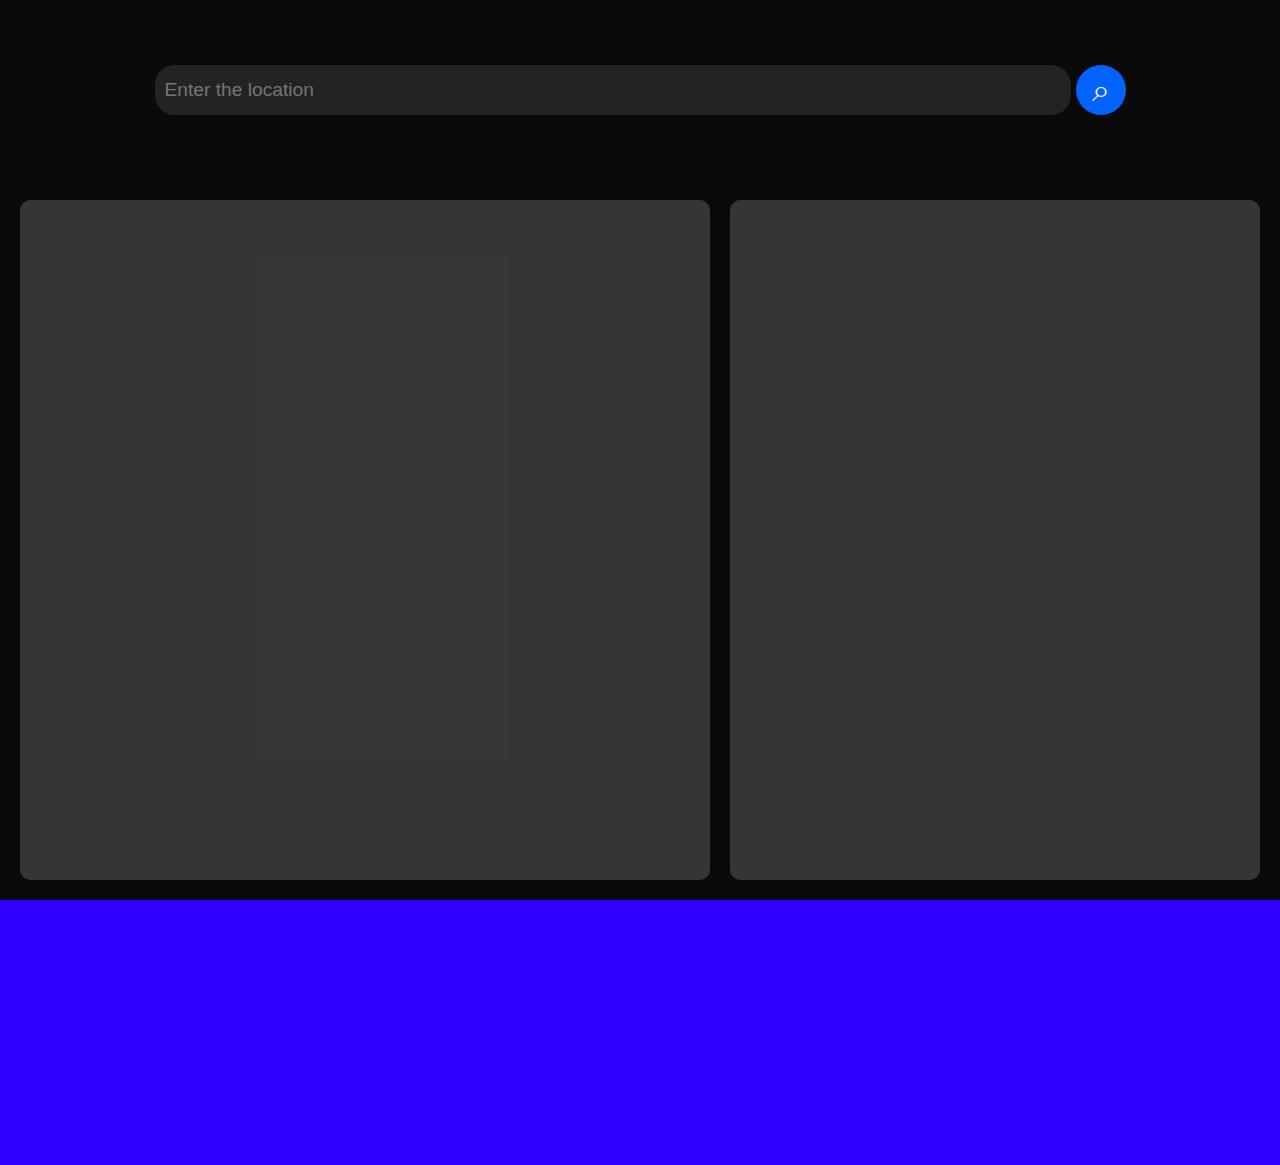
==== index.html @ fa884bfc "adding html,css and javascript files for the weather-app" ====
<!DOCTYPE html>
<html lang="en">
<head>
    <meta charset="UTF-8">
    <meta name="viewport" content="width=device-width, initial-scale=1.0">
    <title>Weather App</title>
    <link rel="stylesheet" href="style.css">
    <link rel="icon" href="weather_app/image.png">
</head>
<body>
    <section class="section1">
        <section class="input">
            <input type="text" placeholder="Enter the location">
            <button id="search-btn">⌕</button><br>
        </section>
        <p id="error-message">The city is not found</p>
    </section>
    <section class="information">
        <div class="today-weather">
            <!-- Weather information will be displayed here -->
             
        </div>
        <div class="tenday-weather">
            <!-- 10-day weather forecast will be displayed here -->
        </div>
    </section>
    <section class="hourly-weather">

    </section>

    <script src="script.js"></script>
</body>
</html>
---- style.css ----
html, body {
    margin: 0;
    width: 100%;
    height: 100%;
    font-family: sans-serif;
    color: rgb(255, 255, 255);
    background-color: rgb(11, 10, 10);
}



body::-webkit-scrollbar{
    display: none;
}
.section1 {
    width: 100%;
    height: 20%;
    display: flex;
    flex-direction: column;
    justify-content: center;
    align-items: center;
}

.section1 p {
    margin: 0;
    text-align: center;
    color: red;
    display: none;
}

.input {
    width: 100%;
    height: 60%;
    display: flex;
    align-items: center;
    justify-content: center;
    flex-wrap: wrap;
}

.input input[type="text"] {
    width: 70%;
    height: 30px;
    padding: 10px;
    outline: none;
    border: none;
    border-radius: 20px;
    font-size: larger;
    color: white;
    background-color:rgba(255, 255, 255, 0.105);
}

.input button {
    height: 50px;
    width: 50px;
    margin-left: 5px;
    border: none;
    border-radius: 50%;
    background-color: rgb(2, 99, 255);
    color: rgb(241, 241, 241);
    font-size: xx-large;
    cursor: pointer;
}

.input button:hover {
    background-color: rgb(0, 68, 170);
}

.information {
    width: 100%;
    height: 80%;
    display: grid;
    grid-template-columns: 1.3fr 1fr;
    gap: 20px;
    padding: 20px;
    box-sizing: border-box;
}

.today-weather, .tenday-weather {
    padding: 20px;
    border-radius: 10px;
    background: rgba(0, 0, 0, 0.7); 
}

.today-weather {
    background-color: rgba(114, 114, 114, 0.425); 
}

.tenday-weather {
    background-color: rgba(130, 128, 128, 0.361); 
}

@media screen and (max-width:750px) {
    .information{
        display: block;
    }
    today-weather{
        margin-bottom:10px ;
    }
}

.hourly-weather{
    display: grid;
    width: 100%;
    height: 25%;
    padding: 20px;
    background-color: rgb(47, 0, 255);
    
}
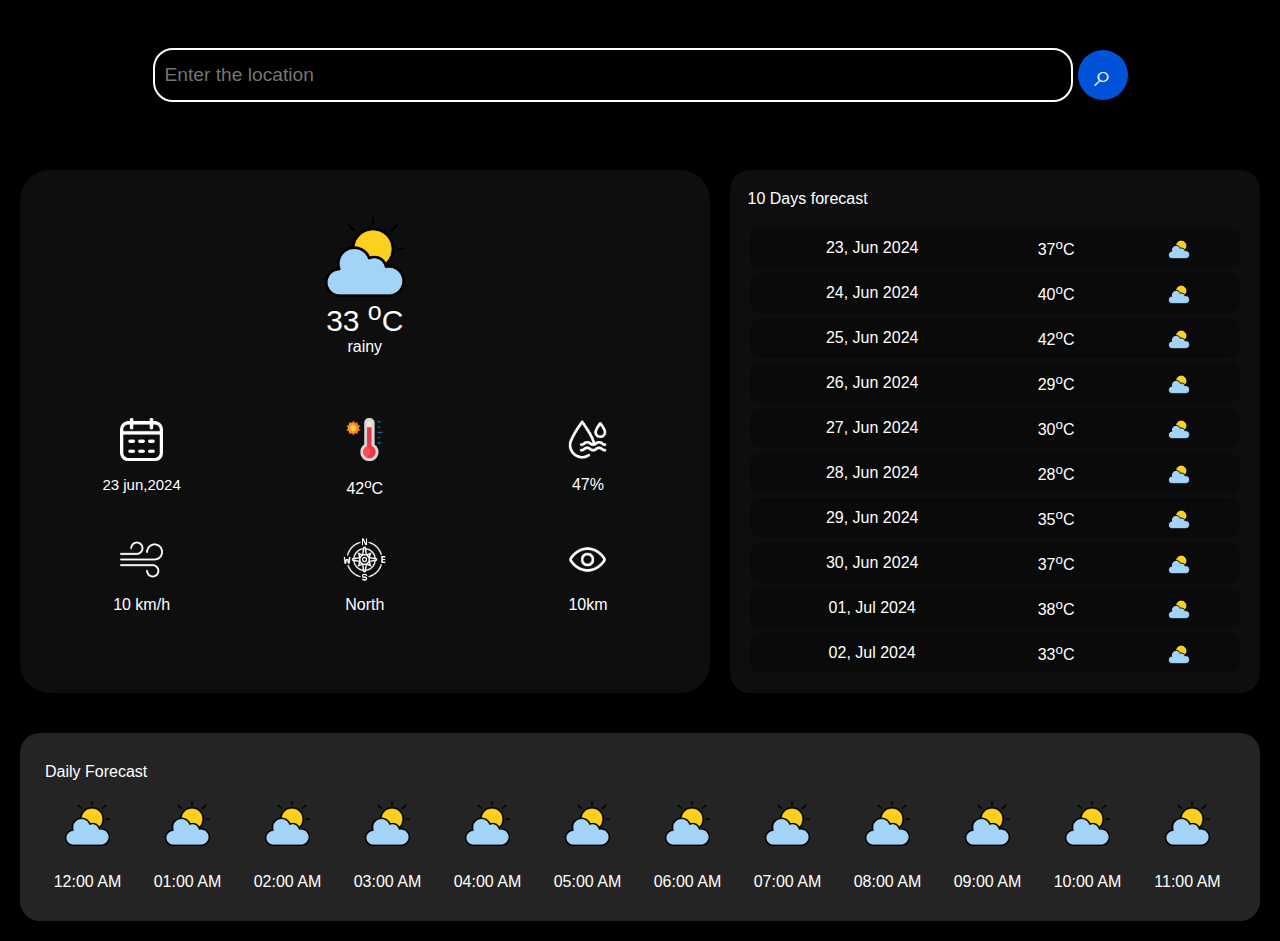
==== commit 8d45d596: "modief html and css files and added some images for the weather details" ====
--- a/index.html
+++ b/index.html
@@ -8,6 +8,7 @@
     <link rel="icon" href="weather_app/image.png">
 </head>
 <body>
+
     <section class="section1">
         <section class="input">
             <input type="text" placeholder="Enter the location">
@@ -17,15 +18,347 @@
     </section>
     <section class="information">
         <div class="today-weather">
-            <!-- Weather information will be displayed here -->
-             
+             <div class="today-temperature">
+                <div id="image">
+
+                </div>
+                <div id="celcius">
+                    33 <sup>o</sup>C
+                </div>
+                <div id="condition">
+                    rainy
+                </div>
+             </div>
+             <div class="today-details">
+                <div class = "details" id="date">
+                    <div id="icon">
+
+                    </div>
+                    <div id="value">23 jun,2024</div>
+
+                </div>
+                <div class = "details" id="max-temp">
+                    <div id="icon">
+
+                    </div>
+                    <div id="value">42<sup>o</sup>C</div>
+                </div>
+                <div class = "details" id="humidity">
+                    <div id="icon">
+
+                    </div>
+                    <div id="value">47%</div>
+                </div>
+
+                <div class = "details" id="windspeed">
+                    <div id="icon">
+
+                    </div>
+                    <div id="value">10 km/h</div>
+                </div>
+                <div class = "details" id="wind-direction">
+                    <div id="icon">
+
+                    </div>
+                    <div id="value">North</div>
+                </div>
+                <div class = "details" id="visibility">
+                    <div id="icon">
+
+                    </div>
+                    <div id="value">10km</div>
+                </div>
+                
+             </div>
         </div>
-        <div class="tenday-weather">
-            <!-- 10-day weather forecast will be displayed here -->
+        <div class="tenday-weather1">
+            <p id="heading">10 Days forecast</p>
+            <div class="tenday-weather">
+                <div class="days" id="day1">
+                    <div id="date">
+                        23, Jun 2024
+                    </div>
+                    <div class="temp-symbol">
+                        <div id="temp">
+                        37<sup>o</sup>C
+                        </div>
+                        <div id="symbol">
+    
+                        </div>
+                    </div>
+                </div>
+                <div class="days" id="day2">
+                    <div id="date">
+                        24, Jun 2024
+                    </div>
+                    <div class="temp-symbol">
+                        <div id="temp">
+                        40<sup>o</sup>C
+                        </div>
+                        <div id="symbol">
+    
+                        </div>
+                    </div>
+                </div>
+                <div class="days" id="day3">
+                    <div id="date">
+                        25, Jun 2024
+                    </div>
+                    <div class="temp-symbol">
+                        <div id="temp">
+                        42<sup>o</sup>C
+                        </div>
+                        <div id="symbol">
+    
+                        </div>
+                    </div>
+                </div>
+                <div class="days" id="day4">
+                    <div id="date">
+                        26, Jun 2024
+                    </div>
+                    <div class="temp-symbol">
+                        <div id="temp">
+                        29<sup>o</sup>C
+                        </div>
+                        <div id="symbol">
+    
+                        </div>
+                    </div>
+                </div>
+                <div class="days" id="day5">
+                    <div id="date">
+                        27, Jun 2024
+                    </div>
+                    <div class="temp-symbol">
+                        <div id="temp">
+                        30<sup>o</sup>C
+                        </div>
+                        <div id="symbol">
+    
+                        </div>
+                    </div>
+                </div>
+                <div class="days" id="day6">
+                    <div id="date">
+                        28, Jun 2024
+                    </div>
+                    <div class="temp-symbol">
+                        <div id="temp">
+                        28<sup>o</sup>C
+                        </div>
+                        <div id="symbol">
+    
+                        </div>
+                    </div>
+                </div>
+                <div class="days" id="day7">
+                    <div id="date">
+                        29, Jun 2024
+                    </div>
+                    <div class="temp-symbol">
+                        <div id="temp">
+                        35<sup>o</sup>C
+                        </div>
+                        <div id="symbol">
+    
+                        </div>
+                    </div>
+                </div>
+                <div class="days" id="day8">
+                    <div id="date">
+                        30, Jun 2024
+                    </div>
+                    <div class="temp-symbol">
+                        <div id="temp">
+                        37<sup>o</sup>C
+                        </div>
+                        <div id="symbol">
+    
+                        </div>
+                    </div>
+                </div>
+                <div class="days" id="day9">
+                    <div id="date">
+                        01, Jul 2024
+                    </div>
+                    <div class="temp-symbol">
+                        <div id="temp">
+                        38<sup>o</sup>C
+                        </div>
+                        <div id="symbol">
+    
+                        </div>
+                    </div>
+                </div>
+                <div class="days" id="day10">
+                    <div id="date">
+                        02, Jul 2024
+                    </div>
+                    <div class="temp-symbol">
+                        <div id="temp">
+                        33<sup>o</sup>C
+                        </div>
+                        <div id="symbol">
+    
+                        </div>
+                    </div>
+                </div>
+            </div>
         </div>
+            
     </section>
-    <section class="hourly-weather">
-
+    <section class="hourly-weather1">
+        <section class="hourly-weather">
+            <p id="heading">Daily Forecast</p>
+            <div class="container">
+                <div class="hour">
+                    <div id="image"></div>
+                    <div id="time">
+                        12:00 AM
+                    </div>
+                </div>
+                <div class="hour">
+                    <div id="image"></div>
+                    <div id="time">
+                        01:00 AM
+                    </div>
+                </div>
+                <div class="hour">
+                    <div id="image"></div>
+                    <div id="time">
+                        02:00 AM
+                    </div>
+                </div>
+                <div class="hour">
+                    <div id="image"></div>
+                    <div id="time">
+                        03:00 AM
+                    </div>
+                </div>
+                <div class="hour">
+                    <div id="image"></div>
+                    <div id="time">
+                        04:00 AM
+                    </div>
+                </div>
+                <div class="hour">
+                    <div id="image"></div>
+                    <div id="time">
+                        05:00 AM
+                    </div>
+                </div>
+                <div class="hour">
+                    <div id="image"></div>
+                    <div id="time">
+                        06:00 AM
+                    </div>
+                </div>
+                <div class="hour">
+                    <div id="image"></div>
+                    <div id="time">
+                        07:00 AM
+                    </div>
+                </div>
+                <div class="hour">
+                    <div id="image"></div>
+                    <div id="time">
+                        08:00 AM
+                    </div>
+                </div>
+                <div class="hour">
+                    <div id="image"></div>
+                    <div id="time">
+                        09:00 AM
+                    </div>
+                </div>
+                <div class="hour">
+                    <div id="image"></div>
+                    <div id="time">
+                        10:00 AM
+                    </div>
+                </div>
+                <div class="hour">
+                    <div id="image"></div>
+                    <div id="time">
+                        11:00 AM
+                    </div>
+                </div>
+                <div class="hour">
+                    <div id="image"></div>
+                    <div id="time">
+                        12:00 PM
+                    </div>
+                </div>
+                <div class="hour">
+                    <div id="image"></div>
+                    <div id="time">
+                        01:00 PM
+                    </div>
+                </div>
+                <div class="hour">
+                    <div id="image"></div>
+                    <div id="time">
+                        02:00 PM
+                    </div>
+                </div>
+                <div class="hour">
+                    <div id="image"></div>
+                    <div id="time">
+                        03:00 PM
+                    </div>
+                </div>
+                <div class="hour">
+                    <div id="image"></div>
+                    <div id="time">
+                        04:00 PM
+                    </div>
+                </div>
+                <div class="hour">
+                    <div id="image"></div>
+                    <div id="time">
+                        05:00 PM
+                    </div>
+                </div>
+                <div class="hour">
+                    <div id="image"></div>
+                    <div id="time">
+                        06:00 PM
+                    </div>
+                </div>
+                <div class="hour">
+                    <div id="image"></div>
+                    <div id="time">
+                        07:00 PM
+                    </div>
+                </div>
+                <div class="hour">
+                    <div id="image"></div>
+                    <div id="time">
+                        08:00 PM
+                    </div>
+                </div>
+                <div class="hour">
+                    <div id="image"></div>
+                    <div id="time">
+                        09:00 PM
+                    </div>
+                </div>
+                <div class="hour">
+                    <div id="image"></div>
+                    <div id="time">
+                        10:00 PM
+                    </div>
+                </div>
+                <div class="hour">
+                    <div id="image"></div>
+                    <div id="time">
+                        11:00 PM
+                    </div>
+                </div>
+            </div>
+        </section>
+        
     </section>
 
     <script src="script.js"></script>
--- a/style.css
+++ b/style.css
@@ -4,7 +4,7 @@
     height: 100%;
     font-family: sans-serif;
     color: rgb(255, 255, 255);
-    background-color: rgb(11, 10, 10);
+    background-color: rgb(0, 0, 0);
 }
 
 
@@ -14,7 +14,7 @@
 }
 .section1 {
     width: 100%;
-    height: 20%;
+    height: 150px;
     display: flex;
     flex-direction: column;
     justify-content: center;
@@ -42,11 +42,11 @@
     height: 30px;
     padding: 10px;
     outline: none;
-    border: none;
+    border: 2px solid rgb(255, 255, 255);
     border-radius: 20px;
     font-size: larger;
     color: white;
-    background-color:rgba(255, 255, 255, 0.105);
+    background-color:rgba(116, 87, 87, 0);
 }
 
 .input button {
@@ -55,9 +55,9 @@
     margin-left: 5px;
     border: none;
     border-radius: 50%;
-    background-color: rgb(2, 99, 255);
+    background-color: rgb(0, 83, 217);
     color: rgb(241, 241, 241);
-    font-size: xx-large;
+    font-size:xx-large;
     cursor: pointer;
 }
 
@@ -67,7 +67,6 @@
 
 .information {
     width: 100%;
-    height: 80%;
     display: grid;
     grid-template-columns: 1.3fr 1fr;
     gap: 20px;
@@ -75,34 +74,236 @@
     box-sizing: border-box;
 }
 
-.today-weather, .tenday-weather {
+.today-weather,.tenday-weather,.hourly-weather{
     padding: 20px;
+    border-radius: 30px;
+    min-width: 300px;
+}
+
+.today-weather {
+    background-color: rgba(26, 25, 25, 0.548);
+    display: grid;
+    grid-template-rows: 1fr 1.5fr;
+    align-items: center;
+}
+
+.information .today-weather .today-temperature{
+    max-height: 220px;
+}
+.information .today-weather .today-details{
+    height: fit-content;
+}
+
+.information .today-weather .today-temperature #image{
+    background-image: url(cloud.png);
+    background-position: center;
+    background-size: contain;
+    background-repeat: no-repeat;
+    height: 80px;
+}
+.information .today-weather .today-temperature #condition{
+    text-align: center;
+}
+
+.information .today-weather .today-temperature #celcius{
+    font-size: 30px;
+    text-align: center;
+}
+
+.information .today-weather .today-details{
+    display: grid;
+    grid-template-columns: 1fr 1fr 1fr;    
+    grid-auto-flow: rows;
+    justify-items: center;
+    gap: 20px;
+}
+
+.information .today-weather .today-details .details{
+    height: 100px;
+    width: 100px;
+    background-color: rgba(23, 23, 23, 0);
+    border-radius: 20px;
+}
+
+.information .today-weather .today-details #humidity #icon{
+    background-image: url(humidity.png);
+    background-size: contain;
+    background-repeat: no-repeat;
+    background-position: center;
+}
+
+.information .today-weather .today-details #max-temp #icon{
+    background-image: url(hot.png);
+    background-size: contain;
+    background-repeat: no-repeat;
+    background-position: center;
+}
+
+.information .today-weather .today-details #windspeed #icon{
+    background-image: url(wind.png);
+    background-size: contain;
+    background-repeat: no-repeat;
+    background-position: center;
+}
+.information .today-weather .today-details #wind-direction #icon{
+    background-image: url(north.png);
+    background-size: contain;
+    background-repeat: no-repeat;
+    background-position: center;
+}
+.information .today-weather .today-details #visibility #icon{
+    background-image: url(visibility.png);
+    background-size: contain;
+    background-repeat: no-repeat;
+    background-position: center;
+}
+
+.information .today-weather .today-details #date #icon{
+    background-image: url(calendar.png);
+    background-size: contain;
+    background-repeat: no-repeat;
+    background-position: center;
+}
+
+.information .today-weather .today-details #date #value{
+    font-size: 15px;
+}
+
+#humidity,#max-temp,#windspeed,#wind-direction,#visibility,.information .today-weather .today-details #date{
+    display: grid;
+    grid-template-rows: 1fr 1fr;
+    text-align: center;
+    gap: 15px;
+}
+
+
+.tenday-weather1{
+    background-color: rgba(26, 25, 25, 0.548);
+    border-radius: 20px; 
+}
+
+.tenday-weather1 #heading{
+    margin: 0%;
+    padding-top: 20px;
+    margin-left: 18px;
+}
+
+.information .tenday-weather{
+    display: flex;
+    flex-direction: column;
+    align-items: center;
+    gap: 5px;
+}
+
+.information .tenday-weather .days{
+    width: 100%;
+    height: 40px;
     border-radius: 10px;
-    background: rgba(0, 0, 0, 0.7); 
-}
-
-.today-weather {
-    background-color: rgba(114, 114, 114, 0.425); 
-}
-
-.tenday-weather {
-    background-color: rgba(130, 128, 128, 0.361); 
-}
-
-@media screen and (max-width:750px) {
+    background-color: rgba(0, 0, 0, 0.248);
+    display: grid;
+    grid-template-columns: 1fr 1fr;
+    align-items: center;
+    text-align: center;
+}
+
+
+.information .tenday-weather .days .temp-symbol{
+    display: grid;
+    grid-template-columns: 1fr 1fr;
+}
+
+
+.information .tenday-weather .days .temp-symbol #symbol{
+    background-image: url(cloud.png);
+    background-size: contain;
+    background-repeat: no-repeat;
+    background-position: center;
+}
+
+/* .information .tenday-weather .days .temp-symbol #s */
+
+
+@media screen and (max-width:850px) {
     .information{
         display: block;
     }
-    today-weather{
-        margin-bottom:10px ;
-    }
+    .today-weather{
+        margin-bottom:20px;
+    }
+}
+
+@media screen and (max-width:500px) {
+    .information .today-weather .today-details{
+        grid-template-columns: 1fr 1fr 1fr;
+    }
+    .section1{
+        height: 100px;
+    }
+    .information .today-weather .today-temperature #celcius{
+        font-size: 30px;
+    }
+    .information .today-weather .today-details .details{
+        height: 80px;
+        width: 80px;
+    }
+    .tenday-weather1 #heading{
+        margin-left: 45px;
+    }
+    
+}
+
+
+
+.hourly-weather1{
+    padding: 20px;
 }
 
 .hourly-weather{
-    display: grid;
-    width: 100%;
-    height: 25%;
-    padding: 20px;
-    background-color: rgb(47, 0, 255);
+    width: 100%;
+    padding: 10px;
+    box-sizing: border-box;
+    background-color: rgba(145, 144, 146, 0.248);
+    border-radius: 20px;
+}
+
+.container{
+    width: 100%;
+    box-sizing: border-box;
+    padding: 10px;
+    display: flex;
+    overflow-x: scroll;
+    gap: 5px;
     
+}
+
+.container .hour{
+    height: 90px;
+    display: flex;
+    min-width: 75px;
+    border-radius: 10px;
+    display: grid;
+    grid-template-rows: 1fr 1fr;
+    padding: 10px;   
+}
+.container .hour #image{
+    background-image: url(cloud.png);
+    background-position: center;
+    background-size: contain;
+    background-repeat: no-repeat;
+}
+
+.hourly-weather .container .hour #time{
+    display: flex;
+    align-items: flex-end;
+    justify-content: center;
+
+}
+.container::-webkit-scrollbar{
+    display: none;
+}
+
+.hourly-weather #heading{
+    margin: 0px;
+    margin-top: 20px;
+    margin-left: 15px;
 }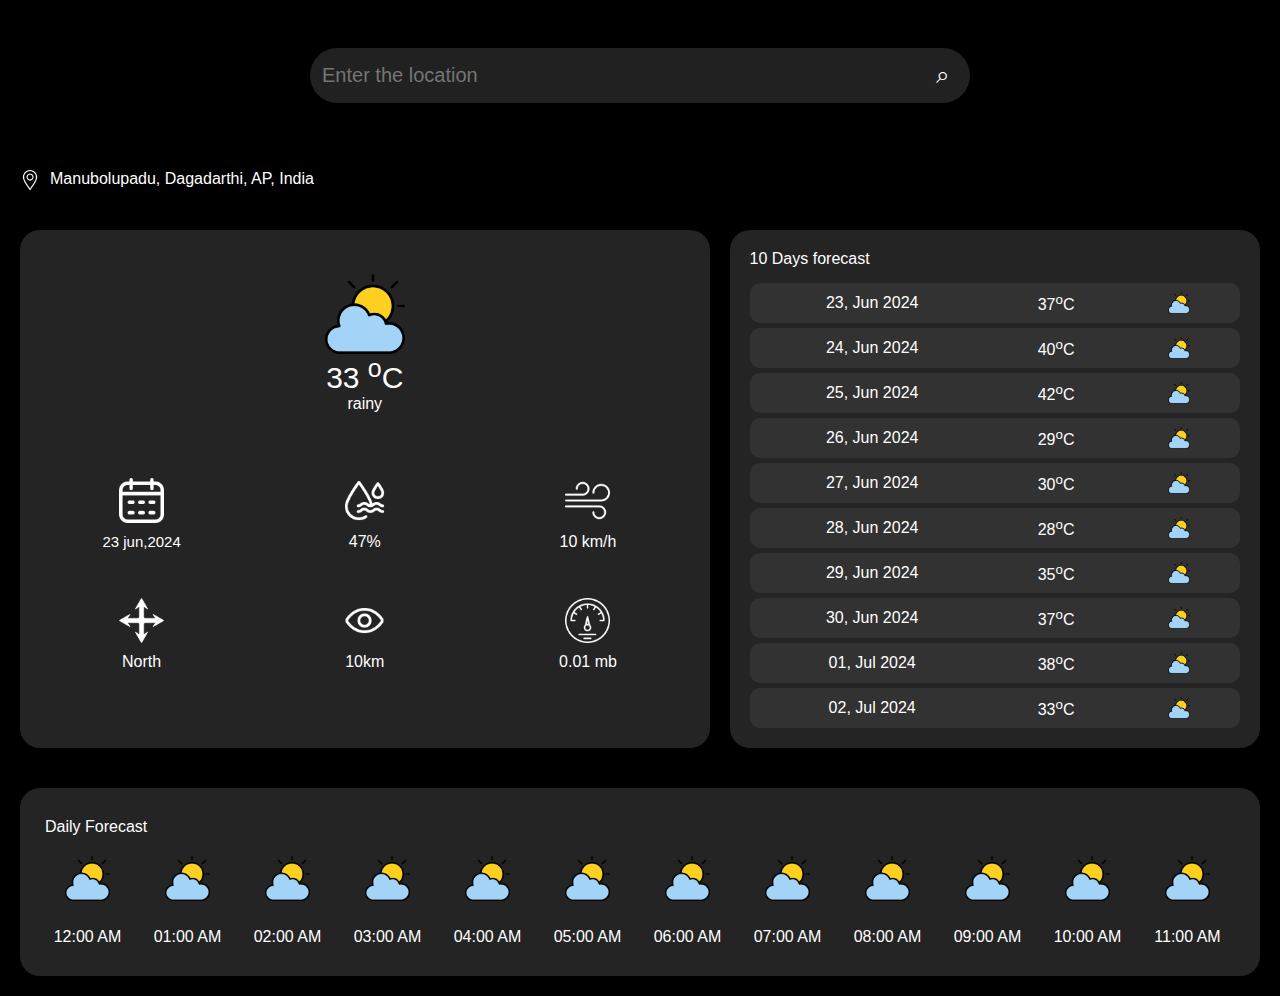
==== commit eee885c2: "modified some files and new images" ====
--- a/index.html
+++ b/index.html
@@ -5,16 +5,20 @@
     <meta name="viewport" content="width=device-width, initial-scale=1.0">
     <title>Weather App</title>
     <link rel="stylesheet" href="style.css">
-    <link rel="icon" href="weather_app/image.png">
+    <link rel="icon" href="calendar.png">
 </head>
 <body>
 
     <section class="section1">
         <section class="input">
-            <input type="text" placeholder="Enter the location">
-            <button id="search-btn">⌕</button><br>
+            <input type="text" id="inplace" placeholder="Enter the location" required>
+            <button id="search-btn" onclick="weather()">⌕</button><br>
         </section>
         <p id="error-message">The city is not found</p>
+    </section>
+    <section class="location">
+        <div id="icon"><img src="" alt=""></div>
+        <div id="address">Manubolupadu, Dagadarthi, AP, India</div>
     </section>
     <section class="information">
         <div class="today-weather">
@@ -37,12 +41,6 @@
                     <div id="value">23 jun,2024</div>
 
                 </div>
-                <div class = "details" id="max-temp">
-                    <div id="icon">
-
-                    </div>
-                    <div id="value">42<sup>o</sup>C</div>
-                </div>
                 <div class = "details" id="humidity">
                     <div id="icon">
 
@@ -67,6 +65,12 @@
 
                     </div>
                     <div id="value">10km</div>
+                </div>
+                <div class = "details" id="pressure">
+                    <div id="icon">
+
+                    </div>
+                    <div id="value">0.01 mb</div>
                 </div>
                 
              </div>
--- a/style.css
+++ b/style.css
@@ -7,8 +7,6 @@
     background-color: rgb(0, 0, 0);
 }
 
-
-
 body::-webkit-scrollbar{
     display: none;
 }
@@ -26,43 +24,52 @@
     text-align: center;
     color: red;
     display: none;
-}
-
-.input {
-    width: 100%;
-    height: 60%;
-    display: flex;
-    align-items: center;
-    justify-content: center;
-    flex-wrap: wrap;
-}
-
-.input input[type="text"] {
-    width: 70%;
-    height: 30px;
+    margin-top: 10px;
+    font-size: 15px;
+}
+
+.section1 .input{
+    width: 50%;
+    height: 35px;
+    display: flex;
     padding: 10px;
+    border-radius: 60px;
+    background-color: rgba(99, 99, 99, 0.332);
+    gap: 5px;
+}
+
+.section1 .input input{
+    flex: 1;
+    font-size: 20px;
+    border: none;
+    background: none;
     outline: none;
-    border: 2px solid rgb(255, 255, 255);
-    border-radius: 20px;
-    font-size: larger;
     color: white;
-    background-color:rgba(116, 87, 87, 0);
-}
-
-.input button {
-    height: 50px;
-    width: 50px;
-    margin-left: 5px;
+}
+
+.section1 .input #search-btn{
+    -webkit-tap-highlight-color: rgba(0,0,0,0);
+    background: none;
+    color: white;
     border: none;
-    border-radius: 50%;
-    background-color: rgb(0, 83, 217);
-    color: rgb(241, 241, 241);
-    font-size:xx-large;
     cursor: pointer;
-}
-
-.input button:hover {
-    background-color: rgb(0, 68, 170);
+    font-size: x-large;
+}
+
+.location{
+    padding: 20px;
+    display: flex;
+    gap: 10px;
+}
+
+.location #icon{
+    background-image: url(location.png);
+    background-position: center;
+    background-size: contain;
+    background-repeat: no-repeat;
+    height: 20px;
+    width: 20px;
+    
 }
 
 .information {
@@ -74,17 +81,14 @@
     box-sizing: border-box;
 }
 
-.today-weather,.tenday-weather,.hourly-weather{
-    padding: 20px;
-    border-radius: 30px;
-    min-width: 300px;
-}
+
 
 .today-weather {
-    background-color: rgba(26, 25, 25, 0.548);
+    background-color: rgba(54, 54, 54, 0.366);;
     display: grid;
     grid-template-rows: 1fr 1.5fr;
     align-items: center;
+    gap: 10px;
 }
 
 .information .today-weather .today-temperature{
@@ -121,7 +125,6 @@
 .information .today-weather .today-details .details{
     height: 100px;
     width: 100px;
-    background-color: rgba(23, 23, 23, 0);
     border-radius: 20px;
 }
 
@@ -132,8 +135,8 @@
     background-position: center;
 }
 
-.information .today-weather .today-details #max-temp #icon{
-    background-image: url(hot.png);
+.information .today-weather .today-details #wind-direction #icon{
+    background-image: url(direction.png);
     background-size: contain;
     background-repeat: no-repeat;
     background-position: center;
@@ -145,8 +148,8 @@
     background-repeat: no-repeat;
     background-position: center;
 }
-.information .today-weather .today-details #wind-direction #icon{
-    background-image: url(north.png);
+.information .today-weather .today-details #pressure #icon{
+    background-image: url(barometer.png);
     background-size: contain;
     background-repeat: no-repeat;
     background-position: center;
@@ -169,23 +172,25 @@
     font-size: 15px;
 }
 
-#humidity,#max-temp,#windspeed,#wind-direction,#visibility,.information .today-weather .today-details #date{
+#humidity,#wind-direction,#windspeed,#pressure,#visibility,.information .today-weather .today-details #date{
     display: grid;
     grid-template-rows: 1fr 1fr;
     text-align: center;
-    gap: 15px;
-}
-
-
-.tenday-weather1{
-    background-color: rgba(26, 25, 25, 0.548);
+    gap: 10px;
+    text-align: center;
+}
+
+
+.tenday-weather1,.today-weather,.hourly-weather{
+    background-color:rgba(145, 144, 146, 0.248);
     border-radius: 20px; 
+    padding: 20px;
+    min-width: 360px;
 }
 
 .tenday-weather1 #heading{
     margin: 0%;
-    padding-top: 20px;
-    margin-left: 18px;
+    margin-bottom: 15px;
 }
 
 .information .tenday-weather{
@@ -199,7 +204,7 @@
     width: 100%;
     height: 40px;
     border-radius: 10px;
-    background-color: rgba(0, 0, 0, 0.248);
+    background-color: #5c5c5c3f;
     display: grid;
     grid-template-columns: 1fr 1fr;
     align-items: center;
@@ -219,8 +224,6 @@
     background-repeat: no-repeat;
     background-position: center;
 }
-
-/* .information .tenday-weather .days .temp-symbol #s */
 
 
 @media screen and (max-width:850px) {
@@ -232,7 +235,7 @@
     }
 }
 
-@media screen and (max-width:500px) {
+@media screen and (max-width:560px) {
     .information .today-weather .today-details{
         grid-template-columns: 1fr 1fr 1fr;
     }
@@ -246,13 +249,10 @@
         height: 80px;
         width: 80px;
     }
-    .tenday-weather1 #heading{
-        margin-left: 45px;
-    }
-    
-}
-
-
+    .section1 .input{
+        width: 80%;
+    }
+}
 
 .hourly-weather1{
     padding: 20px;
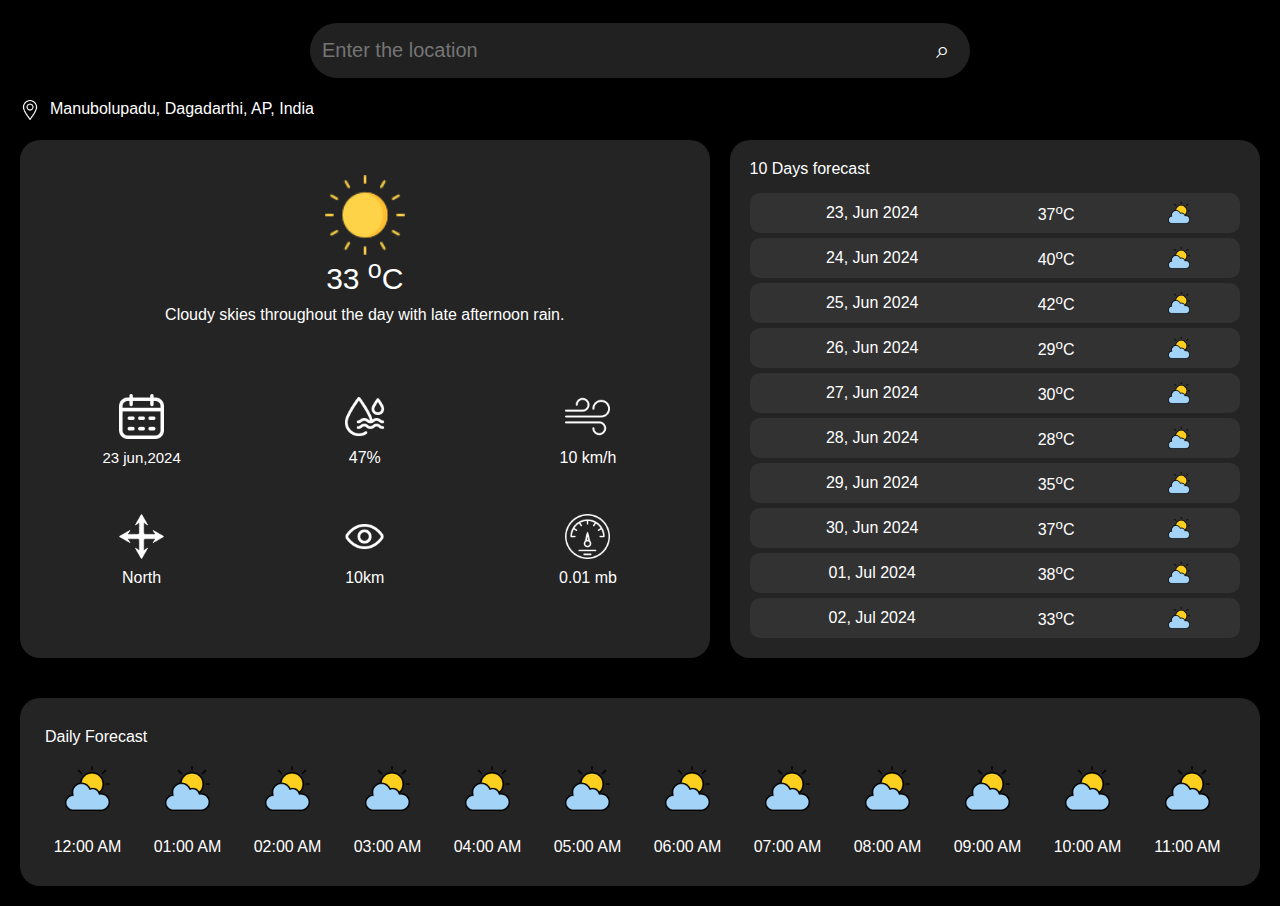
==== commit ffd5f00e: "modified script file and added some png's" ====
--- a/index.html
+++ b/index.html
@@ -23,15 +23,13 @@
     <section class="information">
         <div class="today-weather">
              <div class="today-temperature">
-                <div id="image">
+                <div id="icon">
 
                 </div>
                 <div id="celcius">
                     33 <sup>o</sup>C
                 </div>
-                <div id="condition">
-                    rainy
-                </div>
+                <div id="desc">Cloudy skies throughout the day with late afternoon rain.</div>
              </div>
              <div class="today-details">
                 <div class = "details" id="date">
@@ -39,7 +37,6 @@
 
                     </div>
                     <div id="value">23 jun,2024</div>
-
                 </div>
                 <div class = "details" id="humidity">
                     <div id="icon">
--- a/style.css
+++ b/style.css
@@ -12,7 +12,7 @@
 }
 .section1 {
     width: 100%;
-    height: 150px;
+    height: 100px;
     display: flex;
     flex-direction: column;
     justify-content: center;
@@ -57,7 +57,7 @@
 }
 
 .location{
-    padding: 20px;
+    padding-left: 20px;
     display: flex;
     gap: 10px;
 }
@@ -81,14 +81,12 @@
     box-sizing: border-box;
 }
 
-
-
 .today-weather {
     background-color: rgba(54, 54, 54, 0.366);;
     display: grid;
     grid-template-rows: 1fr 1.5fr;
     align-items: center;
-    gap: 10px;
+    gap: 30px;
 }
 
 .information .today-weather .today-temperature{
@@ -98,13 +96,19 @@
     height: fit-content;
 }
 
-.information .today-weather .today-temperature #image{
-    background-image: url(cloud.png);
+.information .today-weather .today-temperature #icon{
+    background-image: url(sun.png);
     background-position: center;
     background-size: contain;
     background-repeat: no-repeat;
     height: 80px;
 }
+
+.information .today-weather .today-temperature #desc{
+    text-align: center;
+    margin-top: 10px;
+}
+
 .information .today-weather .today-temperature #condition{
     text-align: center;
 }
@@ -185,7 +189,7 @@
     background-color:rgba(145, 144, 146, 0.248);
     border-radius: 20px; 
     padding: 20px;
-    min-width: 360px;
+    min-width: 300px;
 }
 
 .tenday-weather1 #heading{
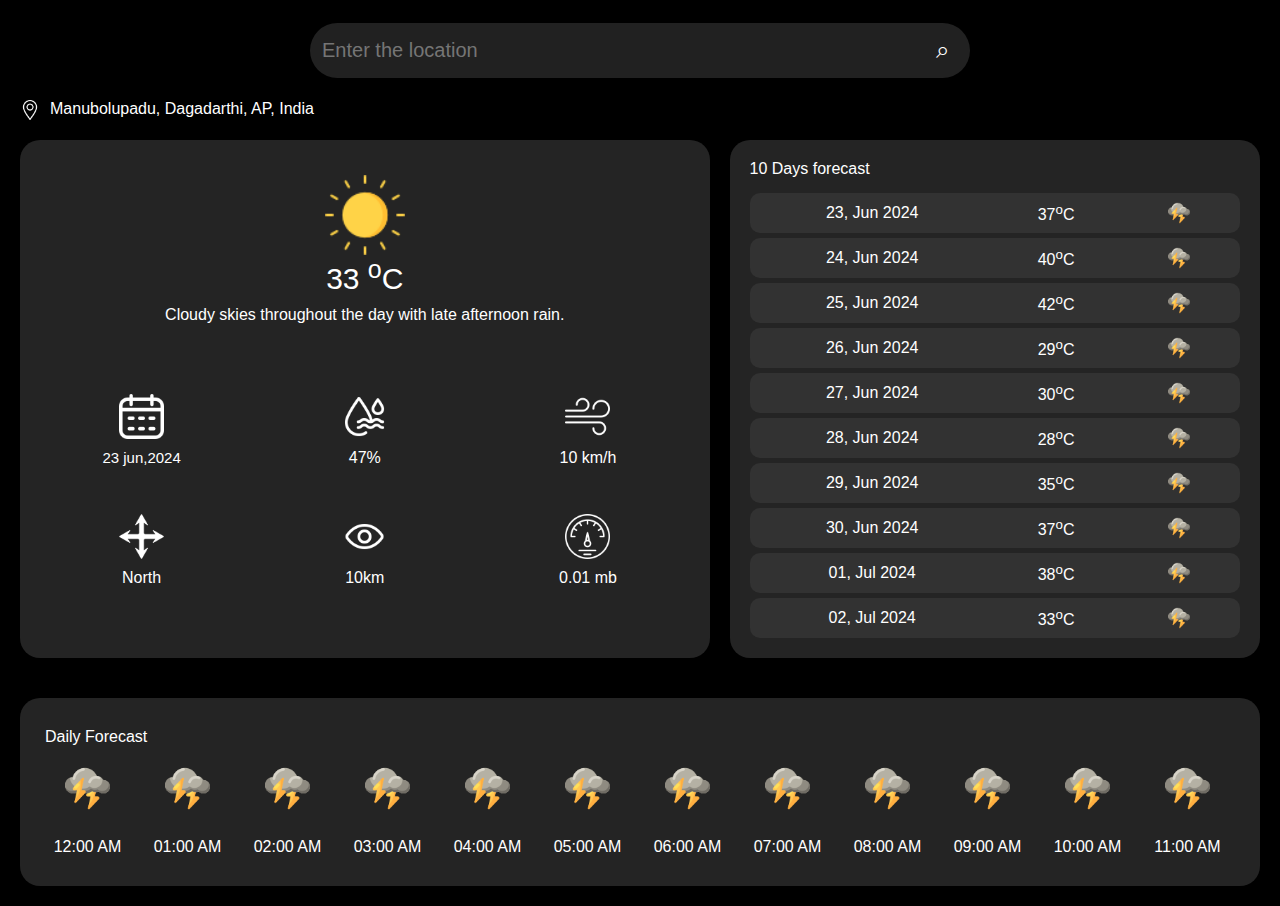
==== commit 4f063bb7: "added two new ong's" ====
--- a/index.html
+++ b/index.html
@@ -5,7 +5,7 @@
     <meta name="viewport" content="width=device-width, initial-scale=1.0">
     <title>Weather App</title>
     <link rel="stylesheet" href="style.css">
-    <link rel="icon" href="calendar.png">
+    <link rel="icon" href="weather.png">
 </head>
 <body>
 
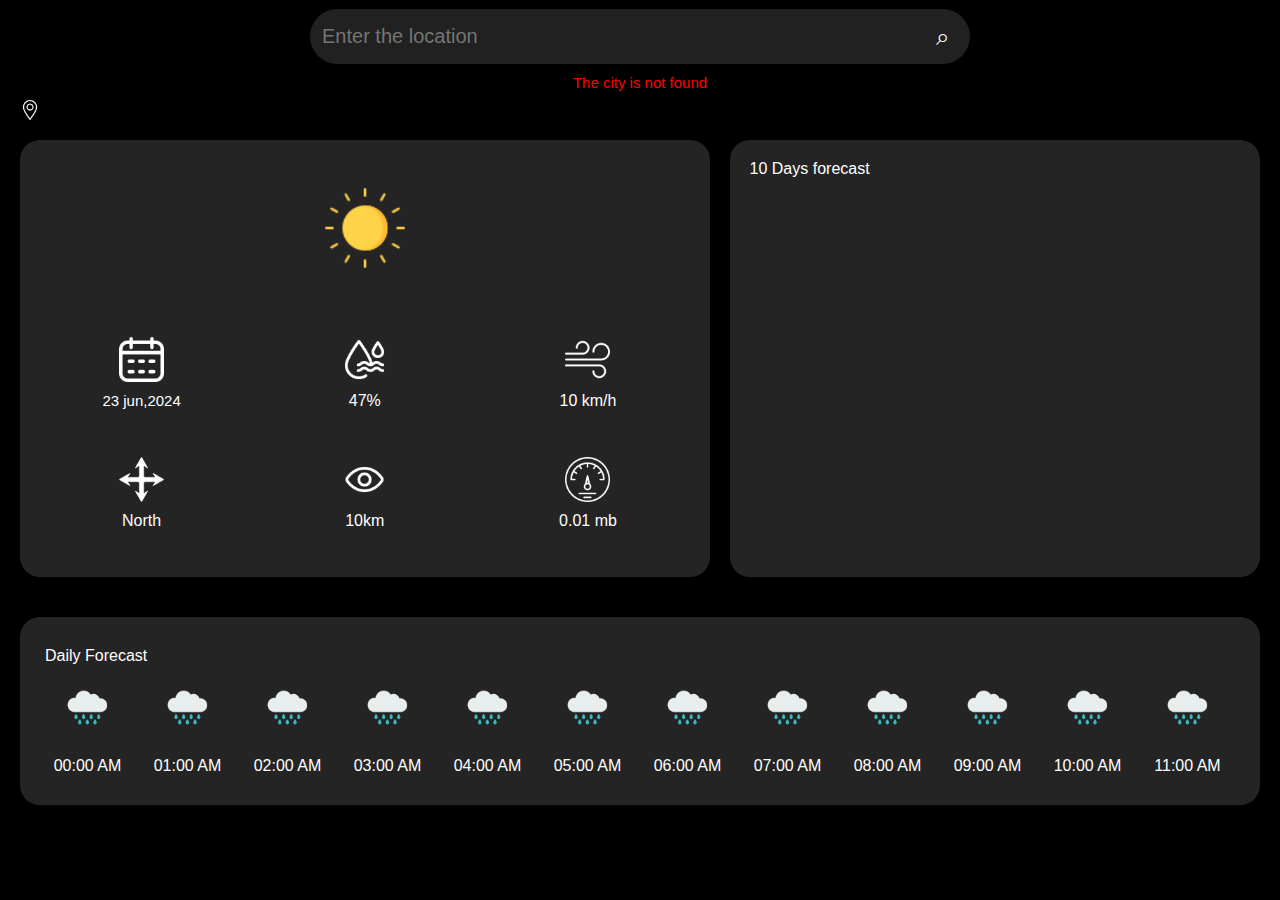
==== commit f92091df: "complated building the app by adding extra pngs for weather icons and lets is there are any error by" ====
--- a/index.html
+++ b/index.html
@@ -12,13 +12,13 @@
     <section class="section1">
         <section class="input">
             <input type="text" id="inplace" placeholder="Enter the location" required>
-            <button id="search-btn" onclick="weather()">⌕</button><br>
+            <button id="search-btn" onclick="user_function()">⌕</button><br>
         </section>
         <p id="error-message">The city is not found</p>
     </section>
     <section class="location">
         <div id="icon"><img src="" alt=""></div>
-        <div id="address">Manubolupadu, Dagadarthi, AP, India</div>
+        <div id="address"></div>
     </section>
     <section class="information">
         <div class="today-weather">
@@ -27,9 +27,9 @@
 
                 </div>
                 <div id="celcius">
-                    33 <sup>o</sup>C
-                </div>
-                <div id="desc">Cloudy skies throughout the day with late afternoon rain.</div>
+                    
+                </div>
+                <div id="desc"></div>
              </div>
              <div class="today-details">
                 <div class = "details" id="date">
@@ -75,136 +75,13 @@
         <div class="tenday-weather1">
             <p id="heading">10 Days forecast</p>
             <div class="tenday-weather">
-                <div class="days" id="day1">
-                    <div id="date">
-                        23, Jun 2024
-                    </div>
+                <!-- <div class="days" id="day0">
+                    <div id="date"></div>
                     <div class="temp-symbol">
-                        <div id="temp">
-                        37<sup>o</sup>C
-                        </div>
-                        <div id="symbol">
-    
-                        </div>
-                    </div>
-                </div>
-                <div class="days" id="day2">
-                    <div id="date">
-                        24, Jun 2024
-                    </div>
-                    <div class="temp-symbol">
-                        <div id="temp">
-                        40<sup>o</sup>C
-                        </div>
-                        <div id="symbol">
-    
-                        </div>
-                    </div>
-                </div>
-                <div class="days" id="day3">
-                    <div id="date">
-                        25, Jun 2024
-                    </div>
-                    <div class="temp-symbol">
-                        <div id="temp">
-                        42<sup>o</sup>C
-                        </div>
-                        <div id="symbol">
-    
-                        </div>
-                    </div>
-                </div>
-                <div class="days" id="day4">
-                    <div id="date">
-                        26, Jun 2024
-                    </div>
-                    <div class="temp-symbol">
-                        <div id="temp">
-                        29<sup>o</sup>C
-                        </div>
-                        <div id="symbol">
-    
-                        </div>
-                    </div>
-                </div>
-                <div class="days" id="day5">
-                    <div id="date">
-                        27, Jun 2024
-                    </div>
-                    <div class="temp-symbol">
-                        <div id="temp">
-                        30<sup>o</sup>C
-                        </div>
-                        <div id="symbol">
-    
-                        </div>
-                    </div>
-                </div>
-                <div class="days" id="day6">
-                    <div id="date">
-                        28, Jun 2024
-                    </div>
-                    <div class="temp-symbol">
-                        <div id="temp">
-                        28<sup>o</sup>C
-                        </div>
-                        <div id="symbol">
-    
-                        </div>
-                    </div>
-                </div>
-                <div class="days" id="day7">
-                    <div id="date">
-                        29, Jun 2024
-                    </div>
-                    <div class="temp-symbol">
-                        <div id="temp">
-                        35<sup>o</sup>C
-                        </div>
-                        <div id="symbol">
-    
-                        </div>
-                    </div>
-                </div>
-                <div class="days" id="day8">
-                    <div id="date">
-                        30, Jun 2024
-                    </div>
-                    <div class="temp-symbol">
-                        <div id="temp">
-                        37<sup>o</sup>C
-                        </div>
-                        <div id="symbol">
-    
-                        </div>
-                    </div>
-                </div>
-                <div class="days" id="day9">
-                    <div id="date">
-                        01, Jul 2024
-                    </div>
-                    <div class="temp-symbol">
-                        <div id="temp">
-                        38<sup>o</sup>C
-                        </div>
-                        <div id="symbol">
-    
-                        </div>
-                    </div>
-                </div>
-                <div class="days" id="day10">
-                    <div id="date">
-                        02, Jul 2024
-                    </div>
-                    <div class="temp-symbol">
-                        <div id="temp">
-                        33<sup>o</sup>C
-                        </div>
-                        <div id="symbol">
-    
-                        </div>
-                    </div>
-                </div>
+                        <div id="temp"></div>
+                        <div id="symbol"></div>
+                    </div>
+                </div> -->
             </div>
         </div>
             
@@ -213,150 +90,151 @@
         <section class="hourly-weather">
             <p id="heading">Daily Forecast</p>
             <div class="container">
-                <div class="hour">
-                    <div id="image"></div>
-                    <div id="time">
-                        12:00 AM
-                    </div>
-                </div>
-                <div class="hour">
+                <div class="hour" id="hour1">
+                    <div id="image"></div>
+                    <div id="time">
+                        00:00 AM
+                    </div>
+                </div>
+                <div class="hour" id="hour2">
                     <div id="image"></div>
                     <div id="time">
                         01:00 AM
                     </div>
                 </div>
-                <div class="hour">
+                <div class="hour" id="hour3">
                     <div id="image"></div>
                     <div id="time">
                         02:00 AM
                     </div>
                 </div>
-                <div class="hour">
+                <div class="hour" id="hour4">
                     <div id="image"></div>
                     <div id="time">
                         03:00 AM
                     </div>
                 </div>
-                <div class="hour">
+                <div class="hour" id="hour5">
                     <div id="image"></div>
                     <div id="time">
                         04:00 AM
                     </div>
                 </div>
-                <div class="hour">
+                <div class="hour" id="hour6">
                     <div id="image"></div>
                     <div id="time">
                         05:00 AM
                     </div>
                 </div>
-                <div class="hour">
+                <div class="hour" id="hour7">
                     <div id="image"></div>
                     <div id="time">
                         06:00 AM
                     </div>
                 </div>
-                <div class="hour">
+                <div class="hour" id="hour8">
                     <div id="image"></div>
                     <div id="time">
                         07:00 AM
                     </div>
                 </div>
-                <div class="hour">
+                <div class="hour" id="hour9">
                     <div id="image"></div>
                     <div id="time">
                         08:00 AM
                     </div>
                 </div>
-                <div class="hour">
+                <div class="hour" id="hour10">
                     <div id="image"></div>
                     <div id="time">
                         09:00 AM
                     </div>
                 </div>
-                <div class="hour">
+                <div class="hour" id="hour11">
                     <div id="image"></div>
                     <div id="time">
                         10:00 AM
                     </div>
                 </div>
-                <div class="hour">
+                <div class="hour" id="hour12">
                     <div id="image"></div>
                     <div id="time">
                         11:00 AM
                     </div>
                 </div>
-                <div class="hour">
+                <div class="hour" id="hour13">
                     <div id="image"></div>
                     <div id="time">
                         12:00 PM
                     </div>
                 </div>
-                <div class="hour">
+                <div class="hour" id="hour14">
                     <div id="image"></div>
                     <div id="time">
                         01:00 PM
                     </div>
                 </div>
-                <div class="hour">
+                <div class="hour" id="hour15">
                     <div id="image"></div>
                     <div id="time">
                         02:00 PM
                     </div>
                 </div>
-                <div class="hour">
+                <div class="hour" id="hour16">
                     <div id="image"></div>
                     <div id="time">
                         03:00 PM
                     </div>
                 </div>
-                <div class="hour">
+                <div class="hour" id="hour17">
                     <div id="image"></div>
                     <div id="time">
                         04:00 PM
                     </div>
                 </div>
-                <div class="hour">
+                <div class="hour" id="hour18">
                     <div id="image"></div>
                     <div id="time">
                         05:00 PM
                     </div>
                 </div>
-                <div class="hour">
+                <div class="hour" id="hour19">
                     <div id="image"></div>
                     <div id="time">
                         06:00 PM
                     </div>
                 </div>
-                <div class="hour">
+                <div class="hour" id="hour20">
                     <div id="image"></div>
                     <div id="time">
                         07:00 PM
                     </div>
                 </div>
-                <div class="hour">
+                <div class="hour" id="hour21">
                     <div id="image"></div>
                     <div id="time">
                         08:00 PM
                     </div>
                 </div>
-                <div class="hour">
+                <div class="hour" id="hour22">
                     <div id="image"></div>
                     <div id="time">
                         09:00 PM
                     </div>
                 </div>
-                <div class="hour">
+                <div class="hour" id="hour23">
                     <div id="image"></div>
                     <div id="time">
                         10:00 PM
                     </div>
                 </div>
-                <div class="hour">
+                <div class="hour" id="hour24">
                     <div id="image"></div>
                     <div id="time">
                         11:00 PM
                     </div>
                 </div>
+                
             </div>
         </section>
         
--- a/style.css
+++ b/style.css
@@ -204,7 +204,7 @@
     gap: 5px;
 }
 
-.information .tenday-weather .days{
+.information .tenday-weather .day{
     width: 100%;
     height: 40px;
     border-radius: 10px;
@@ -216,13 +216,13 @@
 }
 
 
-.information .tenday-weather .days .temp-symbol{
+.information .tenday-weather .day .temp-symbol{
     display: grid;
     grid-template-columns: 1fr 1fr;
 }
 
 
-.information .tenday-weather .days .temp-symbol #symbol{
+.information .tenday-weather .day .temp-symbol #symbol{
     background-image: url(cloud.png);
     background-size: contain;
     background-repeat: no-repeat;
@@ -290,7 +290,7 @@
     padding: 10px;   
 }
 .container .hour #image{
-    background-image: url(cloud.png);
+    background-image: url(cloud-rain.png);
     background-position: center;
     background-size: contain;
     background-repeat: no-repeat;
@@ -303,7 +303,20 @@
 
 }
 .container::-webkit-scrollbar{
-    display: none;
+    height: 10px;
+}
+
+.container::-webkit-scrollbar-track{
+    background-color: rgb(59, 59, 59);
+    border-radius: 10px;
+    scroll-behavior: smooth;
+    cursor: pointer;
+}
+.container::-webkit-scrollbar-thumb{
+    background-color: aliceblue;
+    border-radius: 10px;
+    border: 2px slod black;
+    cursor: pointer;
 }
 
 .hourly-weather #heading{
